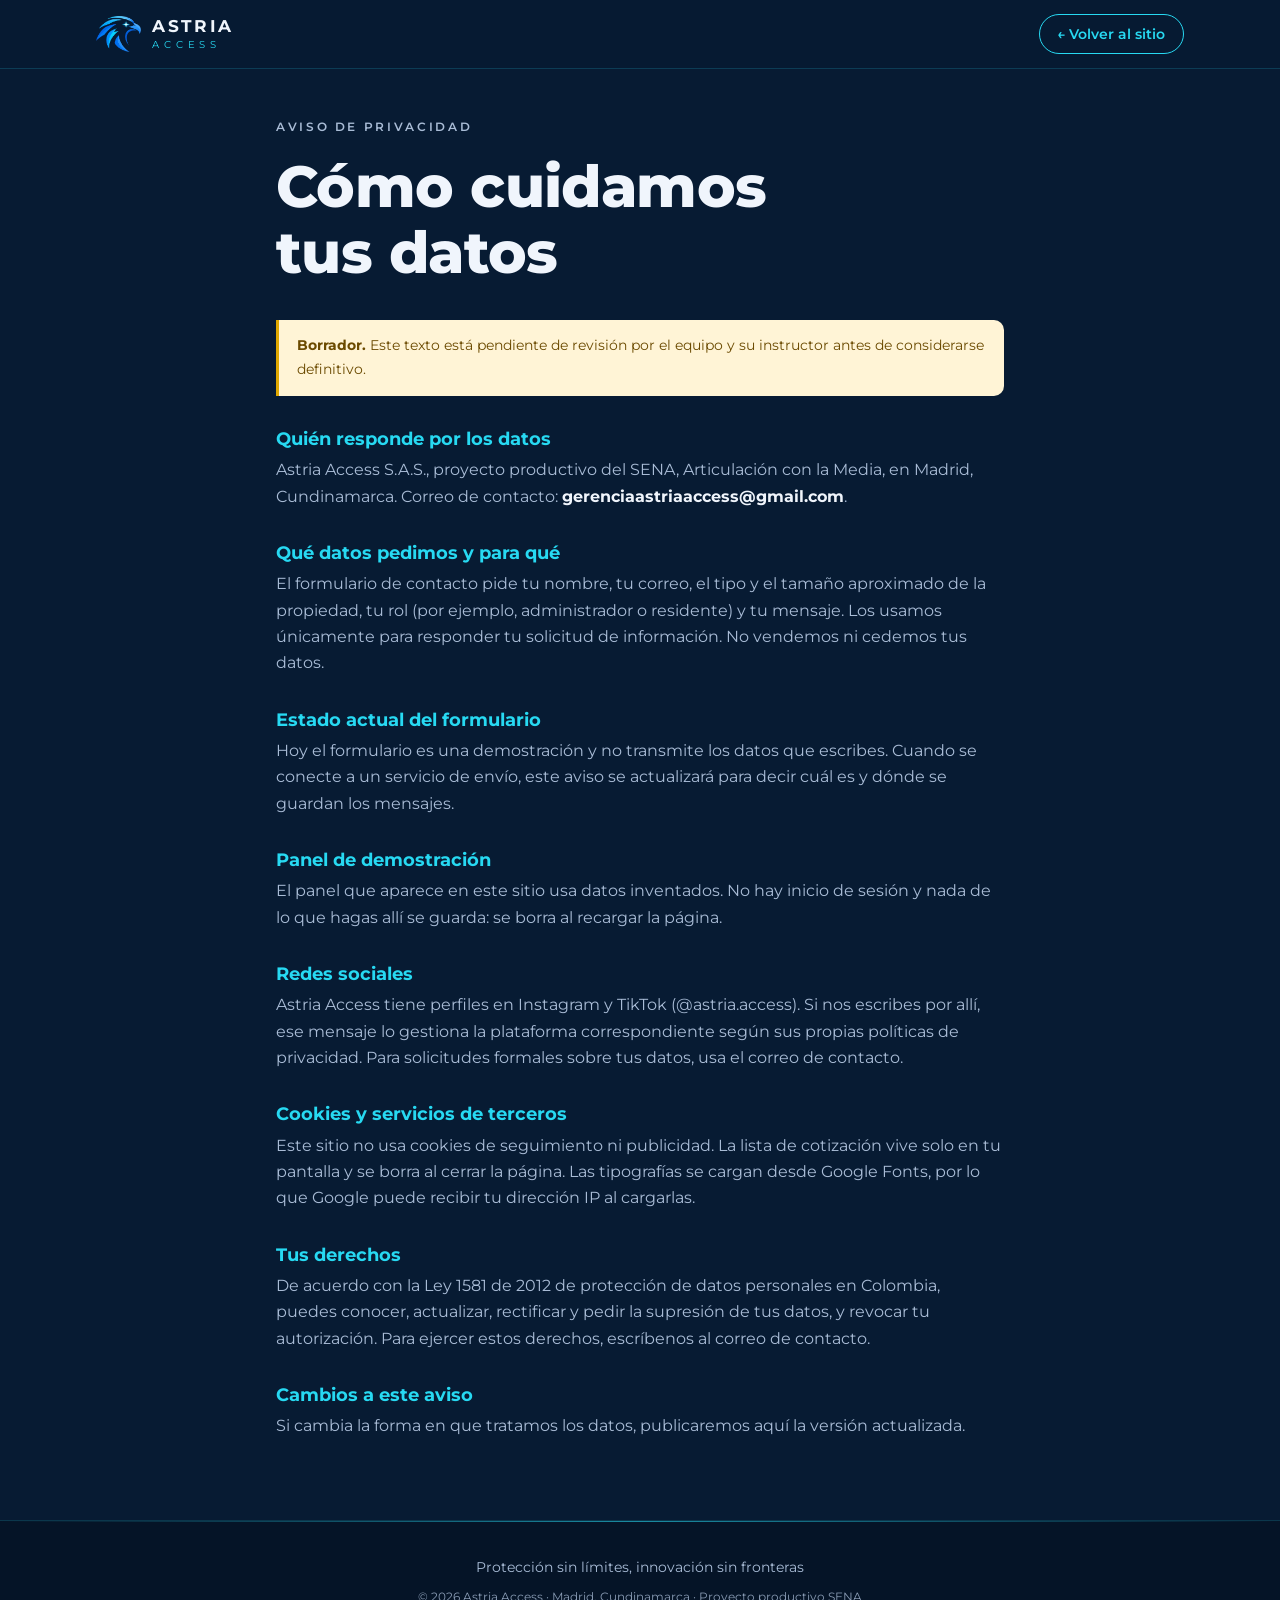
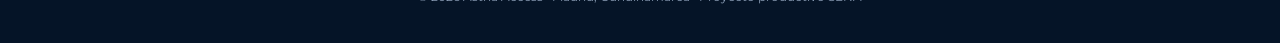
==== privacidad.html @ 7a4d5e5d "Add files via upload" ====
<!DOCTYPE html>
<html lang="es">
<head>
  <meta charset="UTF-8">
  <meta name="viewport" content="width=device-width, initial-scale=1">
  <title>Aviso de privacidad · Astria Access</title>
  <meta name="theme-color" content="#071B33">
  <link rel="icon" href="favicon.ico" sizes="any">
  <link rel="icon" type="image/png" sizes="32x32" href="favicon-32.png">
  <link rel="apple-touch-icon" href="apple-touch-icon.png">
  <link rel="preconnect" href="https://fonts.googleapis.com">
  <link rel="preconnect" href="https://fonts.gstatic.com" crossorigin>
  <link href="https://fonts.googleapis.com/css2?family=Montserrat:wght@300;400;600;700;800&display=swap" rel="stylesheet">
  <link rel="stylesheet" href="styles.css">
</head>
<body>
  <header class="encabezado">
    <div class="contenedor encabezado__interior">
      <a class="marca" href="index.html" aria-label="Astria Access, volver al inicio">
        <img src="logo-aguila.png" alt="" class="marca__icono" width="44" height="36">
        <span class="marca__texto">ASTRIA <small>ACCESS</small></span>
      </a>
      <a class="boton boton--borde boton--pequeno" href="index.html">← Volver al sitio</a>
    </div>
  </header>

  <main class="contenedor legal">
    <p class="etiqueta">Aviso de privacidad</p>
    <h1>Cómo cuidamos tus datos</h1>
    <p class="aviso aviso--demo"><strong>Borrador.</strong> Este texto está pendiente de revisión por el equipo y su instructor antes de considerarse definitivo.</p>

    <h2>Quién responde por los datos</h2>
    <p>Astria Access S.A.S., proyecto productivo del SENA, Articulación con la Media, en Madrid, Cundinamarca. Correo de contacto: <strong>gerenciaastriaaccess@gmail.com</strong>.</p>

    <h2>Qué datos pedimos y para qué</h2>
    <p>El formulario de contacto pide tu nombre, tu correo, el tipo y el tamaño aproximado de la propiedad, tu rol (por ejemplo, administrador o residente) y tu mensaje. Los usamos únicamente para responder tu solicitud de información. No vendemos ni cedemos tus datos.</p>

    <h2>Estado actual del formulario</h2>
    <!-- CUANDO ACTIVES EMAILJS, reemplaza el párrafo de abajo por:
         "Cuando envías el formulario, tu mensaje se transmite mediante el servicio EmailJS al correo de Astria Access, donde lo leemos para responderte. EmailJS actúa como intermediario técnico para entregar el mensaje." -->
    <p>Hoy el formulario es una demostración y no transmite los datos que escribes. Cuando se conecte a un servicio de envío, este aviso se actualizará para decir cuál es y dónde se guardan los mensajes.</p>

    <h2>Panel de demostración</h2>
    <p>El panel que aparece en este sitio usa datos inventados. No hay inicio de sesión y nada de lo que hagas allí se guarda: se borra al recargar la página.</p>

    <h2>Redes sociales</h2>
    <p>Astria Access tiene perfiles en Instagram y TikTok (@astria.access). Si nos escribes por allí, ese mensaje lo gestiona la plataforma correspondiente según sus propias políticas de privacidad. Para solicitudes formales sobre tus datos, usa el correo de contacto.</p>

    <h2>Cookies y servicios de terceros</h2>
    <p>Este sitio no usa cookies de seguimiento ni publicidad. La lista de cotización vive solo en tu pantalla y se borra al cerrar la página. Las tipografías se cargan desde Google Fonts, por lo que Google puede recibir tu dirección IP al cargarlas.</p>

    <h2>Tus derechos</h2>
    <p>De acuerdo con la Ley 1581 de 2012 de protección de datos personales en Colombia, puedes conocer, actualizar, rectificar y pedir la supresión de tus datos, y revocar tu autorización. Para ejercer estos derechos, escríbenos al correo de contacto.</p>

    <h2>Cambios a este aviso</h2>
    <p>Si cambia la forma en que tratamos los datos, publicaremos aquí la versión actualizada.</p>
  </main>

  <footer class="pie">
    <div class="contenedor pie__interior">
      <p>Protección sin límites, innovación sin fronteras</p>
      <p class="pie__legal">© <span id="anio"></span> Astria Access · Madrid, Cundinamarca · Proyecto productivo SENA</p>
    </div>
  </footer>
  <script>document.getElementById('anio').textContent = new Date().getFullYear();</script>
</body>
</html>
---- styles.css ----
/* ==========================================================
   ASTRIA ACCESS · Hoja de estilos
   Idea de diseño: fondo azul noche con detalles luminosos en
   azul y cian; secciones alternas en blanco hielo para respirar.
   ========================================================== */

/* ---------- 1. Variables (la paleta del kit de marca) ----------
   Si quieres cambiar un color en todo el sitio, solo lo cambias aquí. */
:root {
  --azul-noche: #071B33;
  --azul-noche-2: #0C2748;      /* un tono más claro, para tarjetas */
  --azul-electrico: #087BFF;
  --cian: #27D9F2;
  --blanco-hielo: #F0F5FC;
  --texto-suave: #A9BCD6;       /* texto secundario sobre fondo oscuro */
  --borde: rgba(39, 217, 242, 0.18);

  --fuente: "Montserrat", system-ui, -apple-system, "Segoe UI", sans-serif;
  --radio: 14px;
  --ancho-max: 1120px;
}

/* ---------- 2. Base ---------- */
*, *::before, *::after { box-sizing: border-box; }

html { scroll-behavior: smooth; scroll-padding-top: 84px; }

body {
  margin: 0;
  font-family: var(--fuente);
  font-size: 1rem;
  line-height: 1.65;
  color: var(--blanco-hielo);
  background: var(--azul-noche);
  /* margen lateral mínimo de 16px en cualquier pantalla */
  padding-inline: 0;
}

img { max-width: 100%; display: block; }

/* Sin esto, un elemento con display:flex/grid ignora el atributo hidden */
[hidden] { display: none !important; }

h1, h2, h3 { line-height: 1.15; margin: 0 0 .6em; text-wrap: balance; }
h1 { font-size: clamp(2.1rem, 5.2vw, 3.6rem); font-weight: 800; letter-spacing: -0.01em; }
h2 { font-size: clamp(1.6rem, 3.4vw, 2.3rem); font-weight: 700; }
h3 { font-size: 1.1rem; font-weight: 600; }
p  { margin: 0 0 1em; }

.contenedor {
  width: 100%;
  max-width: var(--ancho-max);
  margin-inline: auto;
  padding-left: max(16px, env(safe-area-inset-left, 0px));
  padding-right: max(16px, env(safe-area-inset-right, 0px));
}

.etiqueta {
  font-size: .75rem;
  font-weight: 600;
  letter-spacing: .22em;
  text-transform: uppercase;
  color: var(--cian);
  margin-bottom: 1rem;
}

.saltar {
  position: absolute; left: -999px; top: 0;
  background: var(--cian); color: var(--azul-noche);
  padding: .6rem 1rem; z-index: 100; font-weight: 600;
}
.saltar:focus { left: 8px; top: 8px; }

:focus-visible { outline: 2px solid var(--cian); outline-offset: 3px; }

/* ---------- 3. Botones ---------- */
.boton {
  display: inline-block;
  font: inherit; font-weight: 600; font-size: .95rem;
  color: #fff;
  background: var(--azul-electrico);
  border: 1.5px solid var(--azul-electrico);
  padding: .8rem 1.5rem;
  border-radius: 999px;
  text-decoration: none;
  cursor: pointer;
  transition: background .2s, box-shadow .2s, transform .2s;
}
.boton:hover { background: #2b8dff; box-shadow: 0 0 24px rgba(8, 123, 255, .45); }
.boton:active { transform: translateY(1px); }
.boton--borde { background: transparent; border-color: var(--cian); color: var(--cian); }
.boton--borde:hover { background: rgba(39, 217, 242, .1); box-shadow: none; }
.boton--pequeno { padding: .5rem 1.1rem; font-size: .85rem; }

/* ---------- 4. Encabezado y menú ---------- */
.encabezado {
  position: sticky; top: 0; z-index: 50;
  background: rgba(7, 27, 51, .88);
  backdrop-filter: blur(10px);
  border-bottom: 1px solid var(--borde);
}
.encabezado__interior {
  display: flex; align-items: center; justify-content: space-between;
  min-height: 68px; gap: 1rem;
}

.marca { display: flex; align-items: center; gap: .7rem; text-decoration: none; color: var(--blanco-hielo); }
.marca__icono { height: 36px; width: auto; }
.marca__texto { font-weight: 700; letter-spacing: .14em; font-size: 1.05rem; line-height: 1; }
.marca__texto small { display: block; color: var(--cian); font-weight: 400; letter-spacing: .5em; font-size: .6rem; margin-top: .3rem; }

.menu { display: flex; align-items: center; gap: 1.2rem; }
.menu a:not(.boton) {
  color: var(--blanco-hielo); text-decoration: none; font-size: .85rem; font-weight: 400;
  padding-block: .3rem; border-bottom: 2px solid transparent;
  transition: color .2s, border-color .2s;
}
.menu a:not(.boton):hover,
.menu a.activo { color: var(--cian); border-bottom-color: var(--cian); }

.menu-boton { display: none; background: none; border: 0; padding: .6rem; cursor: pointer; }
.menu-boton span { display: block; width: 24px; height: 2px; background: var(--blanco-hielo); margin: 5px 0; transition: transform .25s, opacity .25s; }
.menu-boton[aria-expanded="true"] span:nth-child(1) { transform: translateY(7px) rotate(45deg); }
.menu-boton[aria-expanded="true"] span:nth-child(2) { opacity: 0; }
.menu-boton[aria-expanded="true"] span:nth-child(3) { transform: translateY(-7px) rotate(-45deg); }

/* ---------- 5. Inicio (hero) ---------- */
.hero {
  position: relative;
  padding-block: clamp(3rem, 8vw, 6rem);
  background:
    radial-gradient(60% 70% at 85% 30%, rgba(8, 123, 255, .28), transparent 70%),
    radial-gradient(40% 50% at 10% 100%, rgba(39, 217, 242, .12), transparent 70%),
    var(--azul-noche);
  overflow: hidden;
}
.hero__interior {
  display: grid;
  grid-template-columns: 1.05fr .95fr;
  gap: clamp(2rem, 5vw, 4rem);
  align-items: center;
}
.hero__texto, .hero__visual { min-width: 0; }
.hero__descripcion { color: var(--texto-suave); font-size: 1.05rem; max-width: 52ch; }
.hero__botones { display: flex; flex-wrap: wrap; gap: .8rem; margin-block: 1.6rem 2rem; }
.eslogan {
  display: inline-block;
  font-weight: 300; font-size: .95rem; letter-spacing: .04em; color: var(--cian);
  padding-left: 1rem; border-left: 2px solid var(--cian);
}

/* Escena: panel + lector + tarjeta */
.escena { position: relative; min-height: 380px; max-width: 480px; margin-inline: auto; }

.panel {
  position: absolute; left: 0; top: 0; width: 78%;
  background: var(--azul-noche-2);
  border: 1px solid var(--borde); border-radius: var(--radio);
  padding: .9rem 1rem 1rem;
  box-shadow: 0 20px 50px rgba(0, 0, 0, .4);
}
.panel__barra { display: flex; align-items: center; gap: 6px; margin-bottom: .8rem; font-size: .7rem; color: var(--texto-suave); letter-spacing: .08em; }
.panel__barra i { width: 8px; height: 8px; border-radius: 50%; background: rgba(255, 255, 255, .2); }
.panel__barra span { margin-left: .5rem; }
.panel__fila {
  display: flex; justify-content: space-between; align-items: center; gap: .6rem;
  padding: .55rem 0; border-top: 1px solid rgba(255, 255, 255, .07); font-size: .78rem;
}
.panel__fila b { font-weight: 600; }
.panel__fila em { font-style: normal; font-size: .68rem; padding: .15rem .6rem; border-radius: 999px; white-space: nowrap; }
.panel__fila .ok { background: rgba(39, 217, 242, .14); color: var(--cian); }
.panel__fila .no { background: rgba(255, 120, 120, .14); color: #ff9a9a; }
.panel__nota { display: block; margin-top: .5rem; color: var(--texto-suave); font-size: .65rem; }

.lector {
  position: absolute; right: 0; bottom: 0; width: 46%;
  background: linear-gradient(160deg, #0d2a4d, #081f3b);
  border: 1px solid rgba(39, 217, 242, .45); border-radius: 20px;
  padding: 1rem .9rem 1.1rem; text-align: center;
  box-shadow: 0 0 40px rgba(8, 123, 255, .4), 0 20px 50px rgba(0, 0, 0, .45);
}
.lector__logo { height: 34px; width: auto; margin: 0 auto .6rem; }
.qr { width: 72%; margin: 0 auto .6rem; border-radius: 6px; }
.lector__texto { font-size: .66rem; line-height: 1.4; color: var(--texto-suave); margin: 0 0 .7rem; }
.lector__led {
  display: block; width: 22px; height: 10px; margin: 0 auto; border-radius: 3px;
  background: var(--cian); box-shadow: 0 0 14px var(--cian);
  animation: pulso 2.4s ease-in-out infinite;
}
@keyframes pulso { 50% { opacity: .35; } }

.tarjeta-rfid {
  position: absolute; left: 6%; bottom: 8%;
  display: flex; align-items: center; gap: .6rem;
  background: linear-gradient(120deg, var(--azul-electrico), #0a5fc9);
  color: #fff; font-size: .72rem; font-weight: 600;
  padding: .9rem 1.1rem; border-radius: 12px;
  transform: rotate(-6deg);
  box-shadow: 0 14px 30px rgba(0, 0, 0, .4);
}

/* ---------- 6. Secciones ---------- */
.seccion { padding-block: clamp(3.5rem, 8vw, 6rem); }
.seccion__cabecera { max-width: 60ch; margin-bottom: 2.5rem; }
.seccion__cabecera p:last-child { color: var(--texto-suave); margin-bottom: 0; }

/* Variante clara (blanco hielo) */
.seccion--clara { background: var(--blanco-hielo); color: var(--azul-noche); }
.seccion--clara .etiqueta { color: #0768d6; }
.seccion--clara .seccion__cabecera p:last-child,
.seccion--clara p { color: #3b5272; }

/* Tarjetas de la solución */
.rejilla { display: grid; grid-template-columns: repeat(auto-fit, minmax(240px, 1fr)); gap: 1.2rem; }
.tarjeta {
  background: var(--azul-noche-2);
  border: 1px solid var(--borde); border-radius: var(--radio);
  padding: 1.6rem;
  transition: border-color .25s, transform .25s, box-shadow .25s;
}
.tarjeta:hover { border-color: rgba(39, 217, 242, .6); transform: translateY(-3px); box-shadow: 0 14px 36px rgba(8, 123, 255, .18); }
.tarjeta p { color: var(--texto-suave); font-size: .92rem; margin: 0; }
.tarjeta__icono {
  width: 46px; height: 46px; display: grid; place-items: center;
  border-radius: 12px; margin-bottom: 1.1rem;
  background: rgba(8, 123, 255, .16); color: var(--cian);
}
.tarjeta__icono svg { width: 24px; height: 24px; }

/* Pasos */
.pasos { list-style: none; margin: 0; padding: 0; display: grid; grid-template-columns: repeat(auto-fit, minmax(230px, 1fr)); gap: 2rem; counter-reset: paso; }
.pasos li { position: relative; padding-top: 1rem; border-top: 2px solid #c7d8ee; }
.pasos__numero {
  display: inline-grid; place-items: center; width: 38px; height: 38px;
  border-radius: 50%; background: var(--azul-electrico); color: #fff; font-weight: 700;
  margin-bottom: .9rem;
}
.pasos h3 { color: var(--azul-noche); }
.pasos p { margin: 0; font-size: .93rem; }

/* Proyecto */
.proyecto { display: grid; grid-template-columns: 1fr 1.3fr; gap: clamp(1.5rem, 5vw, 4rem); align-items: start; }
.proyecto > div { min-width: 0; }
.proyecto__texto p { color: var(--texto-suave); }

/* Contacto */
.contacto { display: grid; grid-template-columns: 1fr 1.1fr; gap: clamp(1.5rem, 5vw, 4rem); align-items: start; }
.contacto > * { min-width: 0; }
.contacto__correo { font-size: .92rem; overflow-wrap: anywhere; }
.formulario { display: grid; gap: 1rem; }
.campo { display: grid; gap: .35rem; }
.campo label { font-size: .82rem; font-weight: 600; color: var(--azul-noche); }
.campo input, .campo select, .campo textarea {
  font: inherit; font-size: .95rem; color: var(--azul-noche);
  background: #fff; border: 1.5px solid #c2d3ea; border-radius: 10px;
  padding: .7rem .9rem; width: 100%;
}
.campo input:focus, .campo select:focus, .campo textarea:focus { outline: none; border-color: var(--azul-electrico); box-shadow: 0 0 0 3px rgba(8, 123, 255, .18); }
.campo .invalido { border-color: #d64545; }
.error { color: #b93030; font-size: .78rem; min-height: 0; }
.formulario .boton { justify-self: start; }
.formulario__estado { margin: 0; font-size: .9rem; color: #0b5ec2; }

/* ---------- 7. Pie ---------- */
.pie { border-top: 1px solid var(--borde); padding-block: 2.2rem; background: #051427; }
.pie__interior { display: grid; gap: .5rem; justify-items: center; text-align: center; }
.pie__marca { display: flex; align-items: center; gap: .6rem; font-weight: 700; letter-spacing: .14em; }
.pie__marca img { height: 32px; width: auto; }
.pie__marca small { color: var(--cian); font-weight: 400; letter-spacing: .4em; font-size: .6rem; margin-left: .3rem; }
.pie p { margin: 0; color: var(--texto-suave); font-size: .88rem; }
.pie__legal { font-size: .78rem !important; opacity: .8; }

/* ---------- 8. Celulares y tabletas ---------- */
@media (max-width: 1040px) {
  .menu-boton { display: block; }
  .menu {
    position: absolute; top: 100%; left: 0; right: 0;
    flex-direction: column; align-items: stretch; gap: 0;
    background: var(--azul-noche);
    border-bottom: 1px solid var(--borde);
    padding: .5rem max(16px, env(safe-area-inset-right, 0px)) 1.2rem max(16px, env(safe-area-inset-left, 0px));
    display: none;
  }
  .menu.abierto { display: flex; }
  .menu a:not(.boton) { padding-block: .9rem; border-bottom: 1px solid rgba(255, 255, 255, .07); }
  .menu .boton { margin-top: 1rem; text-align: center; }
}

@media (max-width: 860px) {
  .hero__interior, .proyecto, .contacto, .panel-promo { grid-template-columns: 1fr; }
  .escena { min-height: 360px; width: 100%; }
  .demos__par { grid-template-columns: 1fr; }
}

@media (prefers-reduced-motion: reduce) {
  html { scroll-behavior: auto; }
  * { animation: none !important; transition: none !important; }
}


/* ---------- 9. Secciones nuevas (continuación) ---------- */

/* Cómo funciona: demostraciones */
.demos { margin-top: 3.2rem; }
.demos__titulo { color: var(--azul-noche); display: flex; flex-wrap: wrap; align-items: center; gap: .7rem; margin-bottom: 1.2rem; }
.sello {
  font-size: .68rem; font-weight: 700; letter-spacing: .12em; text-transform: uppercase;
  background: #fff4d6; color: #7a5200; border: 1px solid #f0d58a; padding: .2rem .7rem; border-radius: 999px;
}
.demos__par { display: grid; grid-template-columns: repeat(2, minmax(0, 1fr)); gap: 1.4rem; }
.demo { margin: 0; display: grid; gap: .8rem; align-content: start; }
.demo figcaption { font-size: .82rem; color: #3b5272; }
.demo__qr, .demo__tarjeta {
  background: var(--azul-noche); color: var(--blanco-hielo);
  border-radius: var(--radio); padding: 1.4rem;
  box-shadow: 0 14px 34px rgba(7, 27, 51, .25);
}
.demo__qr { display: flex; align-items: center; gap: 1.2rem; flex-wrap: wrap; }
.demo__qr .qr { width: 110px; flex: none; margin: 0; }
.demo__datos { margin: 0; display: grid; gap: .15rem; min-width: 0; flex: 1 1 160px; }
.demo__datos dt { font-size: .65rem; letter-spacing: .14em; text-transform: uppercase; color: var(--cian); margin-top: .5rem; }
.demo__datos dt:first-child { margin-top: 0; }
.demo__datos dd { margin: 0; font-size: .9rem; }
.demo__tarjeta {
  min-height: 170px; display: flex; flex-direction: column; justify-content: space-between;
  background: linear-gradient(135deg, #0a5fc9, var(--azul-electrico) 55%, #1fb6d6);
}
.demo__tarjeta-fila { display: flex; justify-content: space-between; align-items: center; }
.demo__tarjeta p { margin: 0; color: #fff; }
.demo__tarjeta-num { font-weight: 700; letter-spacing: .12em; font-size: 1.05rem; }
.demo__tarjeta-nom { font-size: .85rem; opacity: .9; }

/* Aviso */
.aviso {
  margin: 2rem 0 0; padding: .9rem 1.1rem; font-size: .9rem;
  border-left: 3px solid var(--cian); background: rgba(39, 217, 242, .08); color: var(--texto-suave);
  border-radius: 0 10px 10px 0;
}
.aviso--demo { margin-top: 1.4rem; background: #fff4d6; border-left-color: #e0a800; color: #6b4a00; }

/* Panel (promoción en la página pública) */
.seccion--panel { background: linear-gradient(180deg, var(--azul-noche) 0%, #0a2342 100%); border-block: 1px solid var(--borde); }
.panel-promo { display: grid; grid-template-columns: 1fr; }
.panel-promo__texto { max-width: 62ch; }
.panel-promo__texto > p { color: var(--texto-suave); }
.chips { list-style: none; display: flex; flex-wrap: wrap; gap: .5rem; padding: 0; margin: 1.4rem 0 1.8rem; }
.chips li { font-size: .78rem; padding: .35rem .85rem; border: 1px solid var(--borde); border-radius: 999px; color: var(--blanco-hielo); background: rgba(8, 123, 255, .1); }

/* Servicios */
.rejilla--servicios { grid-template-columns: repeat(auto-fit, minmax(210px, 1fr)); }
.servicio {
  border: 1px dashed rgba(39, 217, 242, .4); border-radius: var(--radio); padding: 1.4rem;
  background: rgba(12, 39, 72, .5);
}
.servicio p { color: var(--texto-suave); font-size: .9rem; margin: 0; }
.insignia {
  display: inline-block; font-size: .65rem; font-weight: 700; letter-spacing: .14em; text-transform: uppercase;
  color: var(--cian); border: 1px solid var(--cian); border-radius: 999px; padding: .15rem .65rem; margin-bottom: .9rem;
}

/* Nosotros */
.identidad { display: grid; grid-template-columns: repeat(auto-fit, minmax(230px, 1fr)); gap: 1.2rem; margin-bottom: 2.6rem; }
.identidad__bloque { background: #fff; border: 1px solid #d3e0f1; border-radius: var(--radio); padding: 1.4rem; }
.identidad__bloque h3 { color: var(--azul-noche); }
.identidad__bloque p { margin: 0; font-size: .92rem; }
.pendiente { font-style: italic; color: #6b82a1 !important; }
.editable { outline-offset: 4px; }
.equipo__titulo { color: var(--azul-noche); }
.equipo { list-style: none; margin: 0; padding: 0; display: grid; grid-template-columns: repeat(auto-fit, minmax(210px, 1fr)); gap: 1.2rem; }
.equipo li { display: grid; gap: .25rem; justify-items: start; font-size: .88rem; color: #3b5272; }
.equipo strong { color: var(--azul-noche); font-size: 1rem; }
.avatar {
  width: 54px; height: 54px; display: grid; place-items: center; border-radius: 50%;
  background: var(--azul-noche); color: var(--cian); font-weight: 700; letter-spacing: .06em; margin-bottom: .4rem;
}

/* Contacto: casilla de consentimiento (la sección de contacto ahora es oscura) */
#contacto .campo label, #contacto .check { color: var(--blanco-hielo); }
#contacto .error { color: #ff9a9a; }
#contacto .formulario__estado { color: var(--cian); }
.contacto__lead { color: var(--texto-suave); }
.check { display: flex; gap: .6rem; align-items: flex-start; font-size: .85rem; font-weight: 400 !important; cursor: pointer; }
.check input { width: 18px; height: 18px; margin-top: .15rem; flex: none; accent-color: var(--azul-electrico); }
.privacidad { color: var(--texto-suave); font-size: .75rem; }

/* Pie */
.pie__enlaces { display: flex; flex-wrap: wrap; justify-content: center; gap: .4rem 1.2rem; }
.pie__enlaces a { color: var(--blanco-hielo); text-decoration: none; font-size: .85rem; }
.pie__enlaces a:hover { color: var(--cian); }

/* ---------- 10. Productos y lista de cotización ---------- */
.filtros { display: flex; flex-wrap: wrap; gap: .5rem; margin-bottom: 1.6rem; }
.filtro {
  font: inherit; font-size: .85rem; cursor: pointer; padding: .45rem 1.1rem; border-radius: 999px;
  color: var(--azul-noche); background: #fff; border: 1.5px solid #c2d3ea;
  transition: background .2s, color .2s, border-color .2s;
}
.filtro:hover { border-color: var(--azul-electrico); }
.filtro.activo { background: var(--azul-electrico); border-color: var(--azul-electrico); color: #fff; font-weight: 600; }

.catalogo { display: grid; grid-template-columns: repeat(auto-fit, minmax(250px, 1fr)); gap: 1.2rem; }
.producto {
  display: flex; flex-direction: column; gap: .5rem; min-width: 0;
  background: var(--azul-noche); color: var(--blanco-hielo);
  border: 1px solid var(--borde); border-radius: var(--radio); padding: 1.4rem;
  box-shadow: 0 14px 34px rgba(7, 27, 51, .18);
}
.producto h3 { margin: 0; }
.producto p { margin: 0; color: var(--texto-suave) !important; font-size: .9rem; }
.producto__cabeza { display: flex; justify-content: space-between; align-items: flex-start; gap: .6rem; margin-bottom: .4rem; }
.producto__icono { width: 54px; height: 54px; display: grid; place-items: center; border-radius: 14px; background: rgba(8, 123, 255, .16); color: var(--cian); }
.producto__icono svg { width: 28px; height: 28px; }
.producto__categoria { font-size: .7rem !important; letter-spacing: .16em; text-transform: uppercase; color: var(--cian) !important; }
.producto__ideas { list-style: none; display: flex; flex-wrap: wrap; gap: .4rem; margin: .3rem 0 0; padding: 0; }
.producto__ideas li { font-size: .72rem; padding: .2rem .65rem; border: 1px dashed var(--borde); border-radius: 999px; color: var(--blanco-hielo); }
.producto__precio { margin-top: auto !important; padding-top: .8rem; font-weight: 600; color: var(--blanco-hielo) !important; }
.producto .boton { align-self: flex-start; }

.cotizacion-boton {
  position: fixed; right: max(16px, env(safe-area-inset-right, 0px)); bottom: max(16px, env(safe-area-inset-bottom, 0px)); z-index: 60;
  font: inherit; font-weight: 600; font-size: .9rem; cursor: pointer; color: #fff;
  background: var(--azul-electrico); border: 0; border-radius: 999px; padding: .8rem 1.3rem;
  box-shadow: 0 10px 30px rgba(8, 123, 255, .45);
}
.cotizacion-boton__n { display: inline-grid; place-items: center; min-width: 1.5rem; height: 1.5rem; margin-left: .4rem; border-radius: 999px; background: #fff; color: var(--azul-electrico); font-size: .8rem; }
.cotizacion {
  position: fixed; top: 0; right: 0; bottom: 0; z-index: 70;
  width: min(380px, 100%); display: flex; flex-direction: column; gap: 1rem;
  background: var(--azul-noche); color: var(--blanco-hielo); border-left: 1px solid var(--borde);
  padding: max(1.2rem, env(safe-area-inset-top, 0px)) max(1.2rem, env(safe-area-inset-right, 0px)) max(1.2rem, env(safe-area-inset-bottom, 0px)) 1.2rem;
  box-shadow: -20px 0 50px rgba(0, 0, 0, .45); overflow-y: auto;
}
.cotizacion__cabeza { display: flex; justify-content: space-between; align-items: center; gap: 1rem; }
.cotizacion__cabeza h2 { font-size: 1.15rem; margin: 0; }
.cotizacion__cerrar { font: inherit; font-size: 1.6rem; line-height: 1; background: none; border: 0; color: var(--blanco-hielo); cursor: pointer; padding: .2rem .6rem; }
.cotizacion__lista { list-style: none; margin: 0; padding: 0; display: grid; gap: .5rem; }
.cotizacion__lista li { display: flex; justify-content: space-between; align-items: center; gap: .8rem; background: var(--azul-noche-2); border: 1px solid var(--borde); border-radius: 10px; padding: .6rem .6rem .6rem 1rem; font-size: .9rem; }
.cotizacion__lista button { font: inherit; font-size: 1.2rem; line-height: 1; cursor: pointer; background: none; border: 0; color: var(--texto-suave); padding: .2rem .6rem; }
.cotizacion__vacia, .cotizacion__nota { color: var(--texto-suave); font-size: .85rem; margin: 0; }
.cotizacion__pie { display: flex; flex-wrap: wrap; gap: .6rem; }
.cotizacion__pie > p { flex-basis: 100%; }

/* Nosotros: valores */
.valores { list-style: none; margin: 0; padding: 0; display: flex; flex-wrap: wrap; gap: .4rem; }
.valores li { font-size: .8rem; padding: .25rem .75rem; border-radius: 999px; background: #e4eefb; color: var(--azul-noche); }
.pendiente { font-style: italic; }

/* ---------- 11. Páginas de texto (aviso de privacidad) y enlaces del pie ---------- */
.legal { max-width: 760px; padding-block: 3rem 4rem; }
.legal h2 { font-size: 1.15rem; margin: 2rem 0 .5rem; color: var(--cian); }
.legal p { color: var(--texto-suave); }
.legal strong { color: var(--blanco-hielo); }
.privacidad a, .pie__legal a { color: var(--cian); }
.legal .aviso--demo, .legal .aviso--demo strong { color: #6b4a00; }

/* ---------- 12. Decoración ---------- */

/* Marca de agua: el águila de la marca, muy tenue, detrás del contenido */
.hero::before {
  content: ""; position: absolute; z-index: 0; pointer-events: none;
  width: min(760px, 120vw); aspect-ratio: 322 / 257;
  right: -8%; top: 50%; transform: translateY(-50%);
  background: url("logo-aguila.png") center / contain no-repeat;
  opacity: .07;
}
/* Cuadrícula de puntos que se desvanece hacia los bordes */
.hero::after, .seccion--panel::after {
  content: ""; position: absolute; inset: 0; z-index: 0; pointer-events: none;
  background-image: radial-gradient(rgba(39, 217, 242, .22) 1px, transparent 1.4px);
  background-size: 30px 30px;
  -webkit-mask-image: radial-gradient(ellipse 70% 80% at 70% 40%, #000 10%, transparent 75%);
          mask-image: radial-gradient(ellipse 70% 80% at 70% 40%, #000 10%, transparent 75%);
  opacity: .55;
}
.hero__interior { position: relative; z-index: 1; }
.seccion--panel { position: relative; overflow: hidden; }
.seccion--panel .contenedor { position: relative; z-index: 1; }

/* Águila tenue en una esquina de las secciones claras */
.seccion--clara { position: relative; overflow: hidden; }
.seccion--clara > .contenedor { position: relative; z-index: 1; }
.seccion--clara::before {
  content: ""; position: absolute; pointer-events: none; z-index: 0;
  width: 380px; aspect-ratio: 322 / 257; right: -90px; bottom: -60px;
  background: url("logo-aguila.png") center / contain no-repeat; opacity: .07;
}

/* Estrellas con destello (la estrella del ojo del águila) */
.estrella {
  position: absolute; z-index: 0; pointer-events: none; width: 18px; height: 18px;
  background: var(--cian);
  clip-path: polygon(50% 0, 60% 40%, 100% 50%, 60% 60%, 50% 100%, 40% 60%, 0 50%, 40% 40%);
  filter: drop-shadow(0 0 6px var(--cian));
  animation: destello 4.5s ease-in-out infinite;
}
.estrella--1 { top: 14%; left: 46%; }
.estrella--2 { top: 70%; left: 8%; width: 12px; height: 12px; animation-delay: 1.4s; }
.estrella--3 { top: 24%; right: 8%; width: 14px; height: 14px; animation-delay: 2.6s; }
@keyframes destello { 0%, 100% { opacity: .15; transform: scale(.7); } 50% { opacity: .9; transform: scale(1.1); } }

/* La escena del lector flota suavemente */
.escena { animation: flotar 7s ease-in-out infinite; }
@keyframes flotar { 50% { transform: translateY(-8px); } }

/* Línea de luz entre secciones oscuras y pie */
.pie { position: relative; }
.pie::before { content: ""; position: absolute; left: 0; right: 0; top: 0; height: 1px; background: linear-gradient(90deg, transparent, var(--cian), transparent); opacity: .6; }

/* Aparición suave al hacer scroll (solo si hay JavaScript; sin JS todo se ve normal) */
.js .aparece { opacity: 0; transform: translateY(14px); transition: opacity .6s ease, transform .6s ease; }
.js .aparece.visible { opacity: 1; transform: none; }

/* Trampa anti-spam: fuera de pantalla, no es para personas */
.trampa { position: absolute; left: -9999px; width: 1px; height: 1px; overflow: hidden; }

@media (max-width: 860px) {
  .hero::before { right: -30%; opacity: .06; }
  .estrella--1 { left: 78%; top: 6%; }
}
@media (prefers-reduced-motion: reduce) {
  .estrella, .escena { animation: none !important; }
  .js .aparece { opacity: 1; transform: none; transition: none; }
}

/* ---------- 13. Guía con avatar ---------- */
.guia-boton {
  position: fixed; z-index: 65; cursor: pointer;
  left: max(16px, env(safe-area-inset-left, 0px)); bottom: max(16px, env(safe-area-inset-bottom, 0px));
  width: 64px; height: 64px; display: grid; place-items: center; padding: 0;
  border-radius: 50%; border: 2px solid var(--cian);
  background: radial-gradient(circle at 50% 35%, #12325c, var(--azul-noche));
  box-shadow: 0 0 0 0 rgba(39, 217, 242, .5), 0 10px 28px rgba(0, 0, 0, .45);
  animation: guia-pulso 3s ease-out infinite;
}
.guia-boton img { width: 40px; height: auto; animation: guia-flota 4s ease-in-out infinite; }
.guia-boton:hover { border-color: #fff; }
@keyframes guia-pulso { 0% { box-shadow: 0 0 0 0 rgba(39, 217, 242, .5), 0 10px 28px rgba(0, 0, 0, .45); } 70%, 100% { box-shadow: 0 0 0 16px rgba(39, 217, 242, 0), 0 10px 28px rgba(0, 0, 0, .45); } }
@keyframes guia-flota { 50% { transform: translateY(-3px) rotate(-3deg); } }

.guia-aviso {
  position: fixed; z-index: 65; display: flex; align-items: center; gap: .2rem; max-width: min(280px, calc(100% - 110px));
  left: calc(max(16px, env(safe-area-inset-left, 0px)) + 76px); bottom: max(26px, calc(env(safe-area-inset-bottom, 0px) + 10px));
  background: var(--blanco-hielo); color: var(--azul-noche); border-radius: 16px 16px 16px 4px;
  box-shadow: 0 10px 30px rgba(0, 0, 0, .35); font-size: .88rem;
}
.guia-aviso__texto { font: inherit; text-align: left; cursor: pointer; background: none; border: 0; color: inherit; padding: .75rem .4rem .75rem 1rem; }
.guia-aviso__cerrar { font: inherit; font-size: 1.2rem; line-height: 1; cursor: pointer; background: none; border: 0; color: #5a7090; padding: .5rem .8rem; }

.guia-panel {
  position: fixed; z-index: 66; display: flex; flex-direction: column;
  left: max(16px, env(safe-area-inset-left, 0px)); bottom: calc(max(16px, env(safe-area-inset-bottom, 0px)) + 78px);
  width: min(370px, calc(100% - 32px)); max-height: min(560px, calc(100% - 130px));
  background: var(--azul-noche); color: var(--blanco-hielo);
  border: 1px solid var(--borde); border-radius: 18px; overflow: hidden;
  box-shadow: 0 20px 60px rgba(0, 0, 0, .55);
}
.guia-panel:focus { outline: none; }
.guia-panel__cabeza { display: flex; align-items: center; gap: .7rem; padding: .8rem 1rem; background: var(--azul-noche-2); border-bottom: 1px solid var(--borde); }
.guia-panel__cabeza > div { flex: 1; min-width: 0; display: grid; line-height: 1.25; }
.guia-panel__cabeza small { color: var(--texto-suave); font-size: .72rem; }
.guia-panel__avatar { width: 40px; height: 40px; display: grid; place-items: center; border-radius: 50%; border: 1.5px solid var(--cian); background: var(--azul-noche); }
.guia-panel__cerrar { font: inherit; font-size: 1.5rem; line-height: 1; cursor: pointer; background: none; border: 0; color: var(--blanco-hielo); padding: .2rem .6rem; }
.guia-mensajes { flex: 1; min-height: 120px; overflow-y: auto; padding: 1rem; display: flex; flex-direction: column; gap: .6rem; }
.guia-msg { max-width: 88%; padding: .65rem .9rem; font-size: .88rem; line-height: 1.5; border-radius: 14px; overflow-wrap: anywhere; }
.guia-msg--bot { align-self: flex-start; background: var(--azul-noche-2); border: 1px solid var(--borde); border-bottom-left-radius: 4px; }
.guia-msg--yo { align-self: flex-end; background: var(--azul-electrico); color: #fff; border-bottom-right-radius: 4px; }
.guia-escribiendo { color: var(--texto-suave); letter-spacing: .2em; }
.guia-opciones { display: flex; flex-wrap: wrap; gap: .45rem; }
.guia-chip {
  font: inherit; font-size: .8rem; cursor: pointer; text-decoration: none;
  color: var(--cian); background: rgba(39, 217, 242, .08); border: 1px solid rgba(39, 217, 242, .45);
  border-radius: 999px; padding: .4rem .85rem; transition: background .2s;
}
.guia-chip:hover { background: rgba(39, 217, 242, .2); }
.guia-chip--enlace { color: #fff; background: var(--azul-electrico); border-color: var(--azul-electrico); }
.guia-form { display: flex; gap: .5rem; padding: .7rem; border-top: 1px solid var(--borde); background: var(--azul-noche-2); }
.guia-form input { flex: 1; min-width: 0; font: inherit; font-size: .88rem; color: var(--blanco-hielo); background: var(--azul-noche); border: 1px solid var(--borde); border-radius: 999px; padding: .6rem 1rem; }
.guia-form input:focus { outline: none; border-color: var(--cian); }
.guia-enviar { font: inherit; cursor: pointer; width: 40px; height: 40px; flex: none; border-radius: 50%; border: 0; color: #fff; background: var(--azul-electrico); }

@media (max-width: 500px) {
  .guia-mensajes { max-height: 38vh; }
}
@media (prefers-reduced-motion: reduce) {
  .guia-boton, .guia-boton img { animation: none !important; }
}

/* ---------- 14. El problema, alcance y preguntas frecuentes ---------- */
.tarjeta--problema { display: flex; flex-direction: column; }
.tarjeta--problema h3 { margin-bottom: .5em; }
.tarjeta .tarjeta__respuesta {
  margin-top: auto; padding-top: 1rem; border-top: 1px dashed var(--borde);
  color: var(--blanco-hielo); font-size: .88rem;
}
.tarjeta--problema > p:first-of-type { margin-bottom: 1rem; }
.tarjeta__respuesta strong { color: var(--cian); font-weight: 600; }
.tarjeta__respuesta a, .faq__item a { color: var(--cian); text-underline-offset: 3px; }

.cifras {
  margin-top: 2.2rem; padding: 1.6rem; border-radius: var(--radio);
  border: 1px solid var(--borde); background: rgba(8, 123, 255, .08);
}
.cifras__titulo { font-size: .75rem; font-weight: 600; letter-spacing: .18em; text-transform: uppercase; color: var(--cian); margin-bottom: 1rem; }
.cifras__lista { list-style: none; margin: 0 0 1rem; padding: 0; display: grid; grid-template-columns: repeat(auto-fit, minmax(240px, 1fr)); gap: 1.2rem; }
.cifras__lista li { display: flex; align-items: center; gap: 1rem; }
.cifras__lista strong { font-size: clamp(1.8rem, 4vw, 2.4rem); font-weight: 800; line-height: 1; white-space: nowrap; }
.cifras__lista span { color: var(--texto-suave); font-size: .92rem; }
.cifras__nota { margin: 0; font-size: .82rem; color: var(--texto-suave); }

.alcance { display: grid; grid-template-columns: repeat(auto-fit, minmax(300px, 1fr)); gap: 1.2rem; }
.alcance__col { border-radius: var(--radio); padding: 1.6rem; background: var(--azul-noche-2); border: 1px solid var(--borde); }
.alcance__col--no { background: rgba(12, 39, 72, .5); border-style: dashed; border-color: rgba(39, 217, 242, .4); }
.alcance__col ul { list-style: none; margin: 0; padding: 0; display: grid; gap: .8rem; }
.alcance__col li { position: relative; padding-left: 1.7rem; color: var(--texto-suave); font-size: .93rem; }
.alcance__col li::before { position: absolute; left: 0; top: 0; font-weight: 700; }
.alcance__col--si li::before { content: "\2713"; color: var(--cian); }
.alcance__col--no li::before { content: "\2013"; color: #f2b84b; }

.faq { max-width: 820px; display: grid; gap: .7rem; }
.faq__item { border: 1px solid var(--borde); border-radius: 12px; background: var(--azul-noche-2); }
.faq__item[open] { border-color: rgba(39, 217, 242, .55); }
.faq__item summary {
  list-style: none; cursor: pointer; padding: 1rem 3rem 1rem 1.2rem; position: relative;
  font-weight: 600; font-size: .98rem;
}
.faq__item summary::-webkit-details-marker { display: none; }
.faq__item summary::after {
  content: "+"; position: absolute; right: 1.1rem; top: 50%; transform: translateY(-50%);
  color: var(--cian); font-size: 1.4rem; font-weight: 400; line-height: 1;
}
.faq__item[open] summary::after { content: "\2212"; }
.faq__item summary:focus-visible { outline: 2px solid var(--cian); outline-offset: 2px; border-radius: 12px; }
.faq__item p { margin: 0; padding: 0 1.2rem 1.1rem; color: var(--texto-suave); font-size: .93rem; }

/* ---------- 15. Por qué elegirnos, comparación y redes ---------- */
.solo-lectores { position: absolute; left: -9999px; width: 1px; height: 1px; overflow: hidden; }

.rejilla--razones { grid-template-columns: repeat(auto-fit, minmax(260px, 1fr)); }
.razon {
  background: #fff; border: 1px solid #c7d8ee; border-radius: var(--radio); padding: 1.5rem;
  box-shadow: 0 6px 22px rgba(7, 27, 51, .06);
}
.razon h3 { color: var(--azul-noche); margin-bottom: .45em; }
.razon p { margin: 0; font-size: .93rem; color: #3b5272; }
.razon a { color: #0768d6; text-underline-offset: 3px; }
.seccion--clara .insignia { color: #0768d6; border-color: #0768d6; }
.seccion--clara .insignia--ok { color: #0b7a4b; border-color: #0b7a4b; background: #e6f6ee; }

.comparativa__titulo { margin: 3rem 0 1rem; color: var(--azul-noche); }
.comparativa { border-radius: var(--radio); border: 1px solid #c7d8ee; background: #fff; overflow-x: auto; }
.comparativa:focus-visible { outline: 2px solid #0768d6; outline-offset: 2px; }
.comparativa table { width: 100%; border-collapse: collapse; font-size: .92rem; min-width: 720px; }
.comparativa th, .comparativa td { text-align: left; vertical-align: top; padding: .9rem 1rem; border-bottom: 1px solid #dde7f5; color: #3b5272; }
.comparativa thead th { background: var(--azul-noche); color: #fff; font-weight: 600; font-size: .85rem; }
.comparativa thead th small { font-weight: 400; opacity: .8; display: block; }
.comparativa tbody th { color: var(--azul-noche); font-weight: 600; width: 17%; }
.comparativa tbody tr:last-child th, .comparativa tbody tr:last-child td { border-bottom: 0; }
.comparativa .es-astria { background: #eaf6ff; }
.comparativa thead th.es-astria { background: #087BFF; color: #fff; }
.comparativa tbody td.es-astria { color: var(--azul-noche); font-weight: 500; }
.comparativa__nota { margin: 1rem 0 0; font-size: .82rem; }

@media (max-width: 860px) {
  /* En celular la tabla se convierte en una tarjeta por criterio */
  .comparativa { overflow: visible; border: 0; background: none; }
  .comparativa table, .comparativa tbody, .comparativa tr, .comparativa td, .comparativa tbody th { display: block; min-width: 0; width: auto; }
  .comparativa thead { position: absolute; left: -9999px; }
  .comparativa tbody tr { background: #fff; border: 1px solid #c7d8ee; border-radius: var(--radio); margin-bottom: 1rem; overflow: hidden; }
  .comparativa tbody th { background: var(--azul-noche); color: #fff; padding: .7rem 1rem; width: auto; }
  .comparativa td { border-bottom: 1px solid #dde7f5; padding: .7rem 1rem; }
  .comparativa td::before { content: attr(data-label); display: block; font-size: .7rem; font-weight: 700; letter-spacing: .1em; text-transform: uppercase; color: #0768d6; margin-bottom: .15rem; }
}

.redes { display: flex; flex-wrap: wrap; align-items: center; gap: .6rem; margin: 1rem 0 0; }
.redes__titulo { font-size: .75rem; font-weight: 600; letter-spacing: .18em; text-transform: uppercase; color: var(--cian); margin-right: .3rem; }
.red {
  display: inline-flex; align-items: center; gap: .55rem; text-decoration: none; color: var(--blanco-hielo);
  border: 1px solid var(--borde); background: rgba(8, 123, 255, .1); border-radius: 999px; padding: .45rem .95rem;
  font-size: .88rem; font-weight: 600; transition: border-color .2s, background .2s;
}
.red small { font-weight: 400; color: var(--texto-suave); margin-left: .25rem; }
.red:hover, .red:focus-visible { border-color: var(--cian); background: rgba(39, 217, 242, .14); }
.red svg { color: var(--cian); flex: none; }
.redes--pie { justify-content: flex-start; margin: .2rem 0 1rem; }
a:focus-visible, button:focus-visible, summary:focus-visible { outline: 2px solid var(--cian); outline-offset: 3px; }

/* ---------- 16. Costos y compromiso ---------- */
.alcance--clara .alcance__col { background: #fff; border: 1px solid #c7d8ee; box-shadow: 0 6px 22px rgba(7, 27, 51, .06); }
.alcance--clara .alcance__col h3 { color: var(--azul-noche); }
.alcance--clara .alcance__col li { color: #3b5272; }
.alcance--clara .alcance__col li strong { color: var(--azul-noche); }
.alcance--clara .alcance__col--si li::before { color: #0b7a4b; }
.seccion--clara .comparativa__nota a { color: #0768d6; }

.compromiso { margin-top: 1.4rem; padding: 1.6rem; border-radius: var(--radio); background: var(--azul-noche); color: var(--blanco-hielo); }
.compromiso h3 { color: var(--blanco-hielo); margin-bottom: .4em; }
.seccion--clara .compromiso p { color: var(--texto-suave); margin: 0; max-width: 70ch; }
.seccion--clara .compromiso .insignia { color: var(--cian); border-color: var(--cian); }
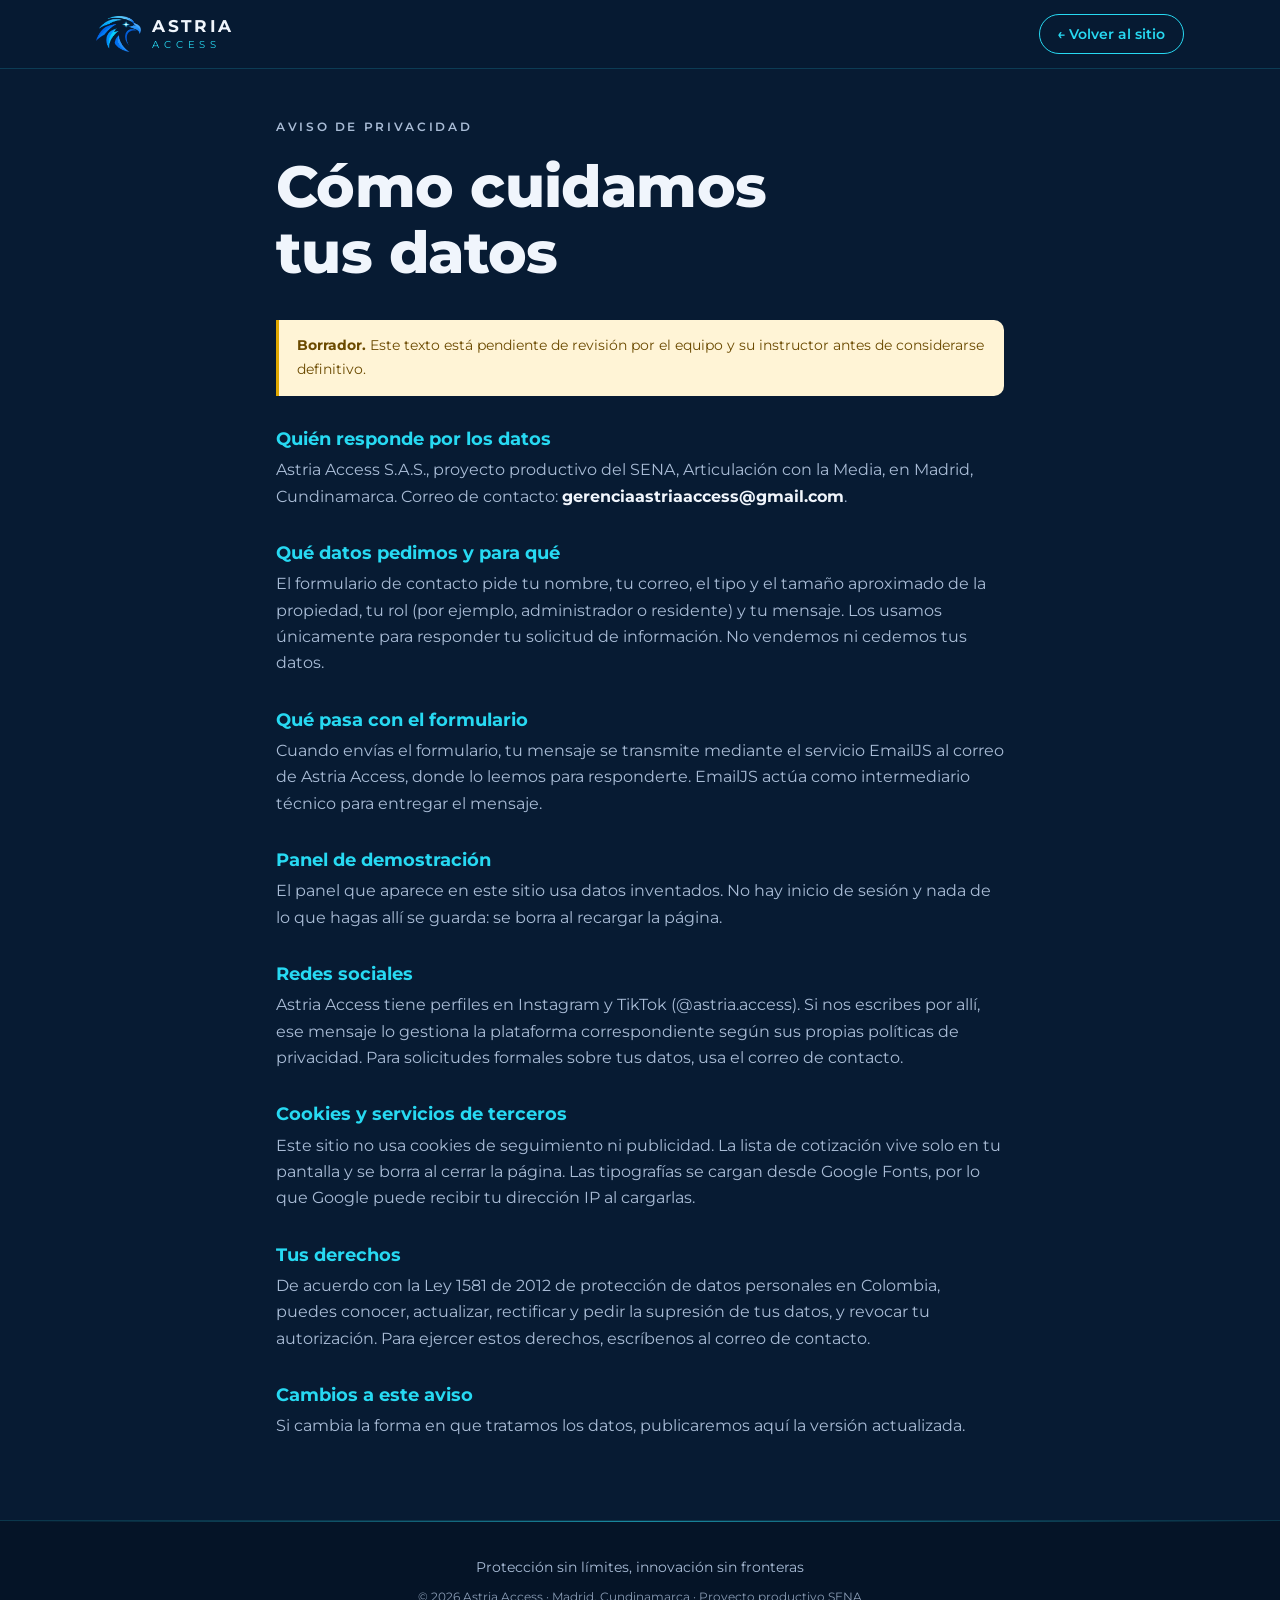
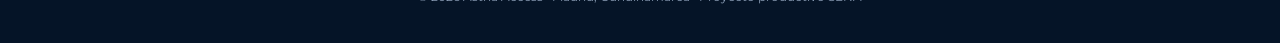
==== commit d6365eb7: "Add files via upload" ====
--- a/privacidad.html
+++ b/privacidad.html
@@ -35,10 +35,8 @@
     <h2>Qué datos pedimos y para qué</h2>
     <p>El formulario de contacto pide tu nombre, tu correo, el tipo y el tamaño aproximado de la propiedad, tu rol (por ejemplo, administrador o residente) y tu mensaje. Los usamos únicamente para responder tu solicitud de información. No vendemos ni cedemos tus datos.</p>
 
-    <h2>Estado actual del formulario</h2>
-    <!-- CUANDO ACTIVES EMAILJS, reemplaza el párrafo de abajo por:
-         "Cuando envías el formulario, tu mensaje se transmite mediante el servicio EmailJS al correo de Astria Access, donde lo leemos para responderte. EmailJS actúa como intermediario técnico para entregar el mensaje." -->
-    <p>Hoy el formulario es una demostración y no transmite los datos que escribes. Cuando se conecte a un servicio de envío, este aviso se actualizará para decir cuál es y dónde se guardan los mensajes.</p>
+    <h2>Qué pasa con el formulario</h2>
+    <p>Cuando envías el formulario, tu mensaje se transmite mediante el servicio EmailJS al correo de Astria Access, donde lo leemos para responderte. EmailJS actúa como intermediario técnico para entregar el mensaje.</p>
 
     <h2>Panel de demostración</h2>
     <p>El panel que aparece en este sitio usa datos inventados. No hay inicio de sesión y nada de lo que hagas allí se guarda: se borra al recargar la página.</p>
